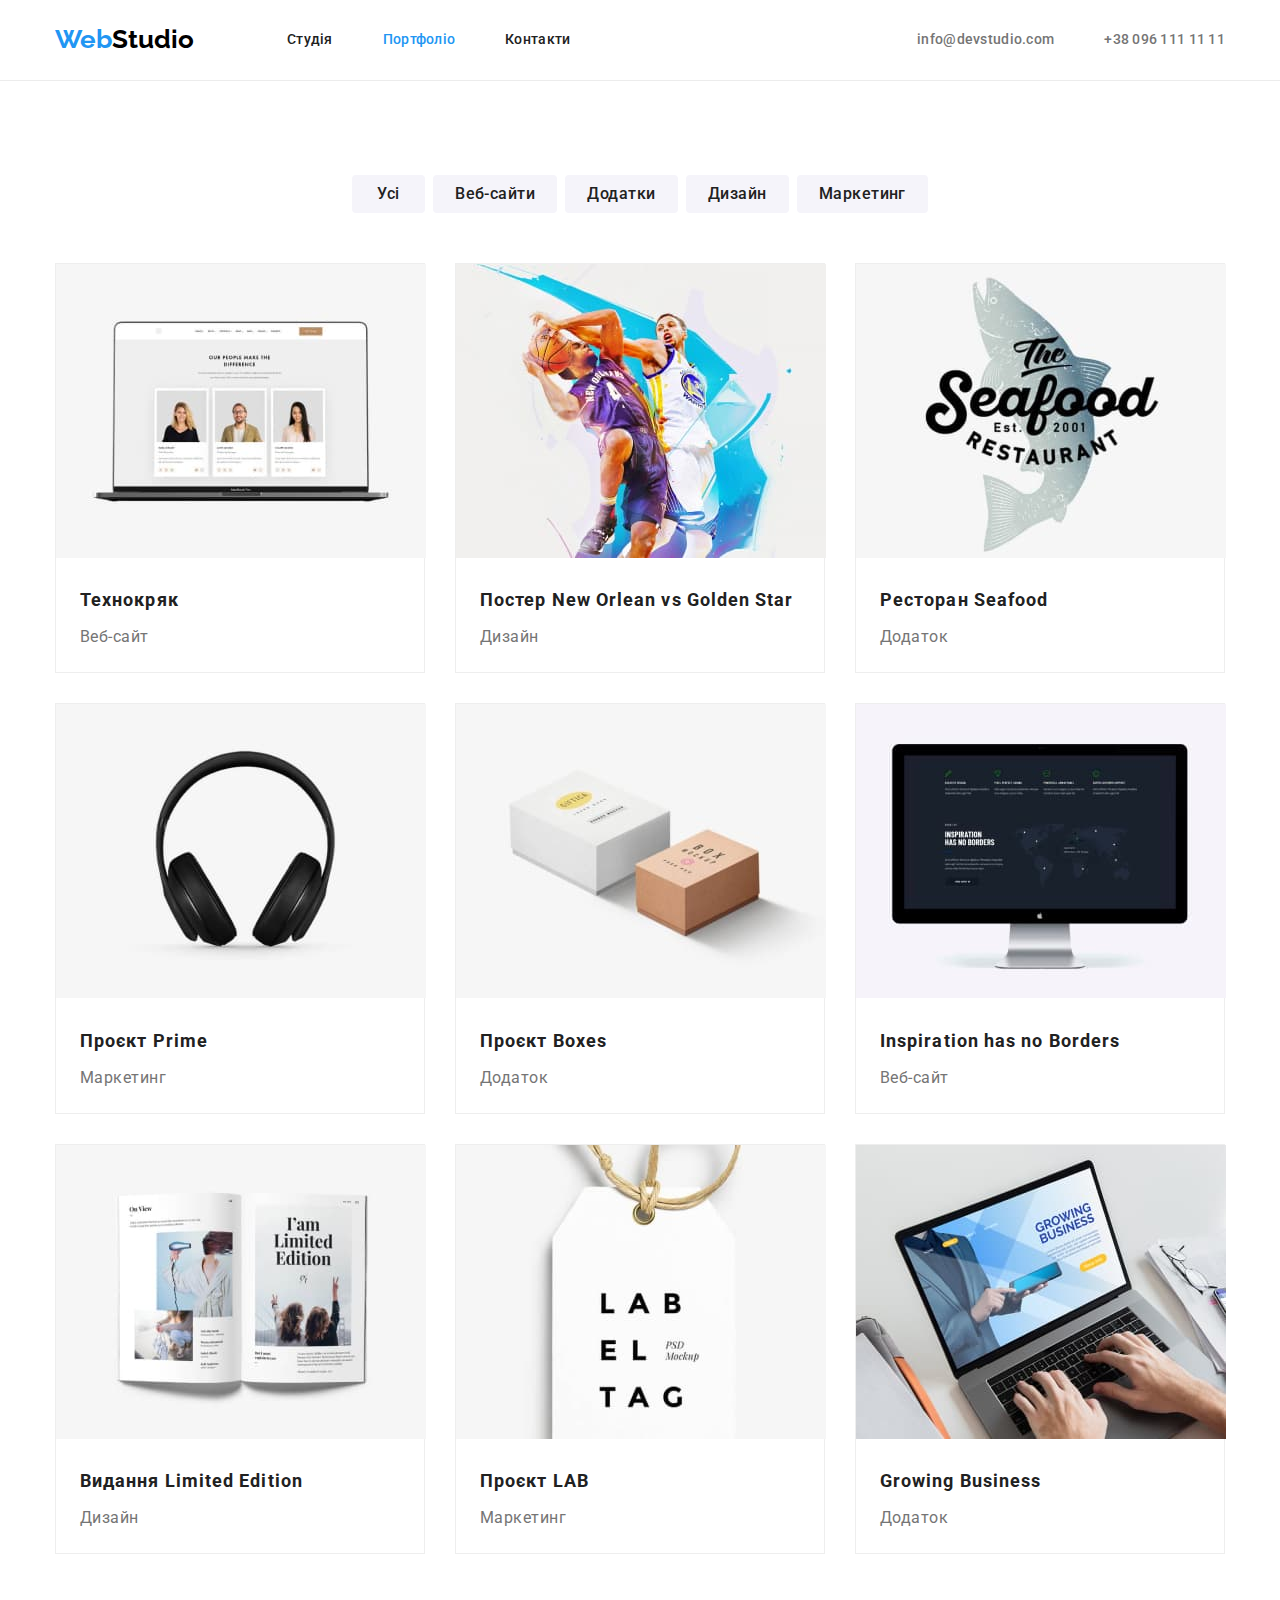
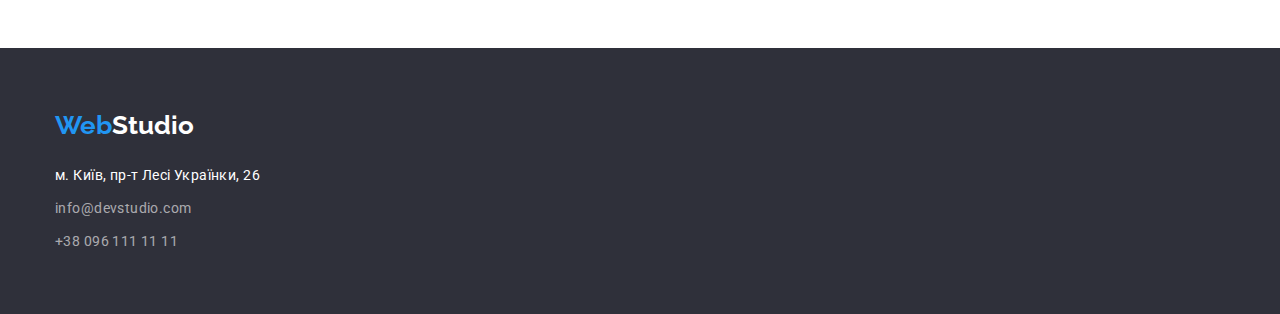
==== portfolio.html @ 4575dc2e "добавляет ресурсы с прошлой версии" ====
<!DOCTYPE html>
<html lang="uk">
  <head>
    <meta charset="UTF-8" />
    <meta http-equiv="X-UA-Compatible" content="IE=edge" />
    <meta name="viewport" content="width=, initial-scale=1.0" />
    <title>WebStudio</title>
    <link
      href="https://fonts.googleapis.com/css2?family=Pacifico&family=Raleway:wght@700&family=Roboto:wght@400;500;700;900&display=swap"
      rel="stylesheet"
    />
    <link rel="stylesheet" href="https://cdnjs.cloudflare.com/ajax/libs/modern-normalize/1.1.0/modern-normalize.min.css">
    <link rel="stylesheet" href="./css/styles.css" />
  </head>
  <body>
    <header class="header">
      <!-- Навигация -->
      <div class="header-container container">
        <nav class="nav-header">
          <a class="logo link" href="./index.html" lang="en"
            ><span>Web</span>Studio</a
          >

          <ul class="nav-site list">
            <li class="nav-items">
              <a class="link" href="./index.html">Студія</a>
            </li>
            <li class="nav-items">
              <a class="link active" href="./portfolio.html">Портфоліо</a>
            </li>
            <li class="nav-items">
              <a class="link" href="">Контакти</a>
            </li>
          </ul>
        </nav>
        <!-- Контактная информация -->
        <ul class="nav-contacts list">
          <li class="contacts-items">
            <a class="link" href="mailto:info@devstudio.com"
              >info@devstudio.com</a
            >
          </li>
          <li class="contacts-items">
            <a class="link" href="tel:+380961111111">+38 096 111 11 11</a>
          </li>
        </ul>
      </div>
    </header>

    <main>
      <!-- галерея портфолио -->
      <section class="portfolio-container section container">
        <h1 class="hide">Портфоліо</h1>
        <!-- фильтр портфолио -->
        <ul class="filter-list list">
          <li class="filter-items">
            <button class="filter-button" type="button">Усі</button>
          </li>
          <li class="filter-items">
            <button class="filter-button" type="button">Веб-сайти</button>
          </li>
          <li class="filter-items">
            <button class="filter-button" type="button">Додатки</button>
          </li>
          <li class="filter-items">
            <button class="filter-button" type="button">Дизайн</button>
          </li>
          <li class="filter-items">
            <button class="filter-button" type="button">Маркетинг</button>
          </li>
        </ul>
        <!-- список примера работ -->
        <ul class="portfolio-list list">
          <li class="portfolio-items">
            <a class="portfolio-element link" href="">
              <img
                src="./images/tehno.jpg"
                alt="комп'ютер з відчиненнім сайтом компанії"
                width="370"
                height="294"
              />
              <div class="portfolio-about">
                <h2 class="portfolio-titel">Технокряк</h2>
                <p class="portfolio-text">Веб-сайт</p>
              </div>
            </a>
          </li>

          <li class="portfolio-items">
            <a class="portfolio-element link" href="">
              <img
                src="./images/new-orlean.jpg"
                alt="два баскетболіста грають з м'ячем"
                width="370"
                height="294"
              />
              <div class="portfolio-about">
                <h2 class="portfolio-titel">
                  Постер New Orlean vs Golden Star
                </h2>
                <p class="portfolio-text">Дизайн</p>
              </div>
            </a>
          </li>

          <li class="portfolio-items">
            <a class="portfolio-element link" href="">
              <img
                src="./images/see-food.jpg"
                alt="логотип компанії у вигляді рибини"
                width="370"
                height="294"
              />
              <div class="portfolio-about">
                <h2 class="portfolio-titel">Ресторан Seafood</h2>
                <p class="portfolio-text">Додаток</p>
              </div>
            </a>
          </li>

          <li class="portfolio-items">
            <a class="portfolio-element link" href="">
              <img
                src="./images/prime.jpg"
                alt="навушники"
                width="370"
                height="294"
              />
              <div class="portfolio-about">
                <h2 class="portfolio-titel">Проєкт Prime</h2>
                <p class="portfolio-text">Маркетинг</p>
              </div>
            </a>
          </li>

          <li class="portfolio-items">
            <a class="portfolio-element link" href="">
              <img
                src="./images/boxes.jpg"
                alt="дві коробки"
                width="370"
                height="294"
              />
              <div class="portfolio-about">
                <h2 class="portfolio-titel">Проєкт Boxes</h2>
                <p class="portfolio-text">Додаток</p>
              </div>
            </a>
          </li>

          <li class="portfolio-items">
            <a class="portfolio-element link" href="">
              <img
                src="./images/inspiration.jpg"
                alt="комп'ютер з відчиненим сайтом"
                width="370"
                height="294"
              />
              <div class="portfolio-about">
                <h2 class="portfolio-titel" lang="en">
                  Inspiration has no Borders
                </h2>
                <p class="portfolio-text">Веб-сайт</p>
              </div>
            </a>
          </li>

          <li class="portfolio-items">
            <a class="link" href="">
              <img
                src="./images/limit-edition.jpg"
                alt="книга"
                width="370"
                height="294"
              />
              <div class="portfolio-about">
                <h2 class="portfolio-titel">Видання Limited Edition</h2>
                <p class="portfolio-text">Дизайн</p>
              </div>
            </a>
          </li>

          <li class="portfolio-items">
            <a class="portfolio-element link" href="">
              <img
                src="./images/lab.jpg"
                alt="бирка"
                width="370"
                height="294"
              />
              <div class="portfolio-about">
                <h2 class="portfolio-titel">Проєкт LAB</h2>
                <p class="portfolio-text">Маркетинг</p>
              </div>
            </a>
          </li>

          <li class="portfolio-items">
            <a class="portfolio-element link" href="">
              <img
                src="./images/growing-business.jpg"
                alt="комп'ютер з відчиненим сайтом"
                width="370"
                height="294"
              />
              <div class="portfolio-about">
                <h2 class="portfolio-titel" lang="en">Growing Business</h2>
                <p class="portfolio-text">Додаток</p>
              </div>
            </a>
          </li>
        </ul>
      </section>
    </main>

    <footer class="footer">
      <div class="footer-container container">
        <!-- logo -->
        <a class="logo link" href="./index.html" lang="en"
          ><span>Web</span>Studio</a
        >
        <!-- Как найти -->
        <address class="footer-address address">
          <ul class="address-list list">
            <li class="address-items">
              <a
                class="link"
                target="_blank"
                rel="noreferrer noopener"
                href="https://goo.gl/maps/oZcnaYU12z9c5pJu7"
                >м. Київ, пр-т Лесі Українки, 26</a
              >
            </li>

            <li class="address-items">
              <a class="address-contact link" href="mailto:info@devstudio.com"
                >info@devstudio.com</a
              >
            </li>

            <li class="address-items">
              <a class="address-contact link" href="tel:+380961111111"
                >+38 096 111 11 11</a
              >
            </li>
          </ul>
        </address>
      </div>
    </footer>
  </body>
</html>
---- css/styles.css ----
/* Шрифты
font-family: 'Pacifico', cursive;
font-family: 'Raleway', sans-serif;
font-family: 'Roboto', sans-serif;
 */
:root {
    --brend-color: #2196F3;
    --white-color: #ffffff;
    --text-title-color: #212121;
    --text-main-color: #757575;
    --background-main-color: #F5F5F5;
    --background-secondary-color: #F5F4FA;
    --background-footer-color: #2F303A;
    --footer-text-color: #FFFFFF;
}
*,
*::before,
*::after {
    box-sizing: border-box;
}
body {
    background-color: var(--white-color);
    color: var(--text-main-color);

    font-family: 'Roboto', sans-serif;
}
ul {
    margin: 0;
    padding: 0;
}
h1,
h2,
h3,
h4,
h5,
h6 {
    margin: 0;
}
p {
    margin: 0;
}
.list {
    list-style: none;
}
.link {
    text-decoration: none;
    color: inherit;
}
.hide {
    position: absolute;
    width: 1px;
    height: 1px;
    margin: -1px;
    padding: 0;
    overflow: hidden;
    border: 0;
    clip: rect(0 0 0 0);
}
.button {
    padding: 10px 32px;
    color: #ffffff;
    background-color: var(--brend-color);
    border-radius: 4px;
    border: none;

    font-family: 'Roboto';
    font-weight: 700;
    font-size: 16px;
    line-height: 1.88;

}
.button:hover,
.button:focus {
    color: var(--brend-color);
    background-color: #ffffff;
}
.title {
    color: var(--text-title-color);
    font-family: 'Roboto', sans-serif;
    font-weight: 700;
    font-size: 36px;
    line-height: 1.16;
    text-align: center;
    letter-spacing: 0.03em;
}
.address {
    font-style: normal;
    
}
.container {
    width: 1200px;
    margin: 0 auto;
    padding-left: 15px;
    padding-right: 15px;
}
.section {
    padding-top: 94px;
    padding-bottom: 94px;
}

/* --Индивидуальные классы-- */

/* -header- */
.header {
    border-bottom: 1px solid #ECECEC;

}
.header-container {
    display: flex;
    align-items: center;
}
/* logo */
.logo {
    color: #000000;

    font-family: 'Raleway', sans-serif;
    font-weight: 700;
    font-size: 26px;
    line-height: 1.38;
}
.logo span {
    color: var(--brend-color);
}

/* Навигация сайта и контакты*/
header {
    background-color: #FFFFFF;
    line-height: 1.14;
    
}
.nav-header {
    display: flex;
    align-items: center;
}
.nav-site {
    display: flex;
    align-items: center;
    margin-left: 93px;
}
.nav-items > .link,
.contacts-items > .link {
    display: block;
    padding-top: 32px;
    padding-bottom: 32px;
}
.nav-items + .nav-items{
    margin-left: 50px;
}
.nav-site .link,
.nav-contacts .link {
    color: var(--text-title-color);

    font-weight: 500;
    font-size: 14px;
    letter-spacing: 0.02em;
}
.nav-site .link:hover,
.nav-site .link:focus,
.nav-contacts .link:hover,
.nav-contacts .link:focus  {
    color: var(--brend-color);
}
.nav-contacts {
    display: flex;
    align-items: center;
    margin-left: auto;
}
.contacts-items + .contacts-items {
    margin-left: 50px;
}
.nav-contacts .link {
    color: var(--text-main-color)
}
.nav-site .active {
    color: var(--brend-color);
}

/* -main- */
/* Герой */
.hero {
    display: flex;
    flex-direction: column;
    justify-content: center;
    align-items: center;
    padding-top: 200px;
    padding-bottom: 200px;
    
    background-color: #2F303A;
}
.hero-title {
    margin-bottom: 30px;
    color: #ffffff;

    font-family: 'Roboto', sans-serif;
    font-weight: 900;
    font-size: 44px;
    line-height: 1.36;
    text-align: center;
    letter-spacing: 0.06em;
    text-transform: uppercase;
}
/* Достоинства */
.dignity.list {
    display: flex;
}
.dignity-items {
    width: calc((1170px - (30px*3))/4);
}
.dignity-items + .dignity-items {
    margin-left: 30px;
}
.dignity-title {
    margin-bottom: 10px;

    color: var(--text-title-color);
    font-weight: 700;
    font-size: 14px;
    line-height: 1.14;
    letter-spacing: 0.03em;
    text-transform: uppercase;
}
.dignity-text {
    font-size: 14px;
    line-height: 1.71;
    letter-spacing: 0.03em;
}
/* Наша работа */
.ourwork-container {
    padding-bottom: 94px;
}
.ourwork-container > .title {
    margin-bottom: 50px;
}
.ourwork-list {
    display: flex;
    justify-content: space-between;
}
/* Наша команда */
.ourteam {
    background-color: var(--background-secondary-color);
}
.ourteam-title {
    margin-bottom: 50px;
}
.ourteam-list {
    display: flex;
    justify-content: space-between;
}
.team-items {
    background-color: var(--white-color);
    border-radius: 0px 0px 4px 4px;
}
.team-about {
    padding-top: 30px;
    padding-bottom: 30px;
}
.team-name {
    color: var(--text-title-color);
    font-weight: 500;
    font-size: 16px;
    line-height: 1.19;
    text-align: center;
    letter-spacing: 0.03em;
}
.team-profession {
    margin-top: 10px;

    font-size: 16px;
    line-height: 1.19;
    text-align: center;
    letter-spacing: 0.03em;
}

/* -footer- */
.footer {
    color: var(--footer-text-color);
    background-color: var(--background-footer-color);
}
.footer-container {
    padding-top: 60px;
    padding-bottom: 60px;
}
.footer .logo {
    color: var(--footer-text-color);
}
.footer-address {
    margin-top: 20px;
}
.address-items + .address-items {
    margin-top: 9px;
}
.address-list {
    font-family: 'Roboto', sans-serif;
    font-size: 14px;
    line-height: 1.71;
    letter-spacing: 0.03em;
}
.address-contact {
    color: rgba(255, 255, 255, 0.6);
}

/* -- Портфолио html -- */

/* фильтр портфолио */
.filter-list {
    display: flex;
    justify-content: center;
    margin-bottom: 50px;
}
.filter-button {
    min-width: 73px;
    padding-top: 6px;
    padding-right: 22px;
    padding-bottom: 6px;
    padding-left: 22px;
    border: none;
    border-radius: 4px;

    color: var(--text-title-color);
    background-color: var(--background-secondary-color);

    font-family: 'Roboto', sans-serif;
    font-weight: 500;
    font-size: 16px;
    line-height: 1.62;
    text-align: center;
    letter-spacing: 0.03em;
}
.filter-items + .filter-items {
    margin-left: 8px;
}
.filter-button:hover,
.filter-button:focus {
    color: var(--white-color);
    background-color: var(--brend-color);
}
/* список примера работ */
.portfolio-list {
    display: flex;
    flex-wrap: wrap;
    margin: -15px;
}
.portfolio-items {
    width: calc((1170px - (30px*2))/3);
    margin: 15px;
    border: 1px solid #EEEEEE;
}
.portfolio-about {
    padding: 20px 24px;
}
.portfolio-titel {
    color: var(--text-title-color);
    font-weight: 700;
    font-size: 18px;
    line-height: 2;
    letter-spacing: 0.06em;
}
.portfolio-text {
    margin-top: 4px;

    font-size: 16px;
    line-height: 1.88;
    letter-spacing: 0.03em;
}
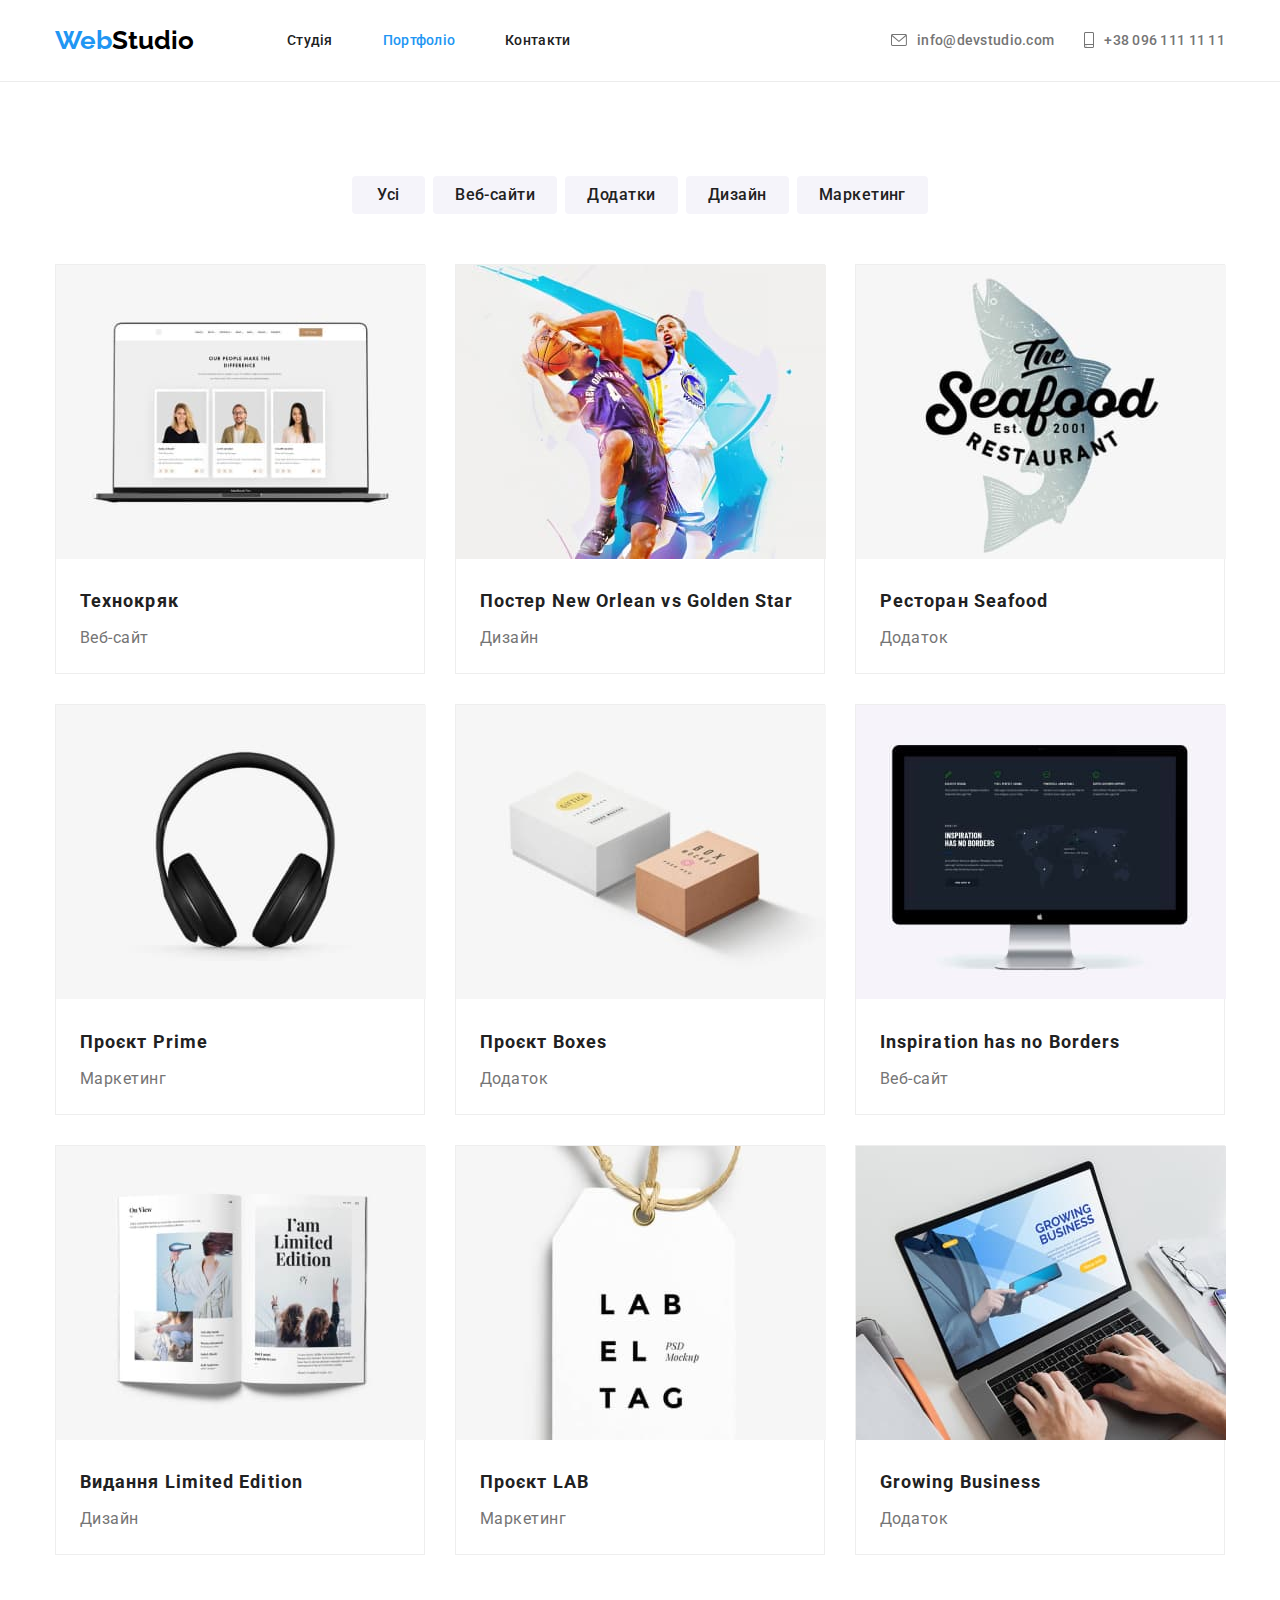
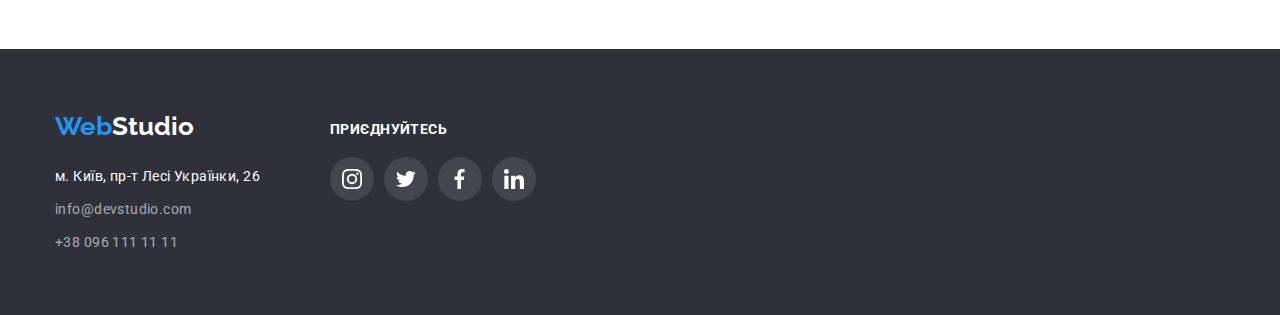
==== commit 903a5448: "добавляет иконки и декоративные эффекты" ====
--- a/portfolio.html
+++ b/portfolio.html
@@ -36,12 +36,17 @@
         <!-- Контактная информация -->
         <ul class="nav-contacts list">
           <li class="contacts-items">
-            <a class="link" href="mailto:info@devstudio.com"
-              >info@devstudio.com</a
+            <a class="link" href="mailto:info@devstudio.com">
+              <svg class="contacts-icon" width="16" height="16">
+                <use href="./images/symbol-defs.svg#icon-envelope"></use>
+              </svg><span>info@devstudio.com</span></a
             >
           </li>
           <li class="contacts-items">
-            <a class="link" href="tel:+380961111111">+38 096 111 11 11</a>
+            <a class="link" href="tel:+380961111111">
+              <svg class="contacts-icon" width="10" height="16">
+              <use href="./images/symbol-defs.svg#icon-smartphone"></use>
+            </svg><span>+38 096 111 11 11</span></a>
           </li>
         </ul>
       </div>
@@ -215,36 +220,76 @@
 
     <footer class="footer">
       <div class="footer-container container">
-        <!-- logo -->
-        <a class="logo link" href="./index.html" lang="en"
-          ><span>Web</span>Studio</a
-        >
-        <!-- Как найти -->
-        <address class="footer-address address">
-          <ul class="address-list list">
-            <li class="address-items">
-              <a
-                class="link"
-                target="_blank"
-                rel="noreferrer noopener"
-                href="https://goo.gl/maps/oZcnaYU12z9c5pJu7"
-                >м. Київ, пр-т Лесі Українки, 26</a
-              >
-            </li>
-
-            <li class="address-items">
-              <a class="address-contact link" href="mailto:info@devstudio.com"
-                >info@devstudio.com</a
-              >
-            </li>
-
-            <li class="address-items">
-              <a class="address-contact link" href="tel:+380961111111"
-                >+38 096 111 11 11</a
-              >
+        <div class="footer-items">
+          <!-- logo -->
+          <a class="logo link" href="./index.html" lang="en">
+            <span>Web</span>Studio</a>
+          <!-- Как найти -->
+          <address class="footer-address address">
+            <ul class="address-list list">
+              <li class="address-items">
+                <a
+                  class="link"
+                  target="_blank"
+                  rel="noreferrer noopener"
+                  href="https://goo.gl/maps/oZcnaYU12z9c5pJu7"
+                  >м. Київ, пр-т Лесі Українки, 26</a
+                >
+              </li>
+
+              <li class="address-items">
+                <a class="address-contact link" href="mailto:info@devstudio.com"
+                  >info@devstudio.com</a
+                >
+              </li>
+
+              <li class="address-items">
+                <a class="address-contact link" href="tel:+380961111111"
+                  >+38 096 111 11 11</a
+                >
+              </li>
+            </ul>
+          </address>
+        </div>
+        <div class="footer-items">
+          <h2 class="footer-title">приєднуйтесь</h2>
+
+          <ul class="social-list list">
+
+            <li class="social-items">
+              <a href="" class="footer-soclink link-social link" target="_blank"
+              rel="noreferrer noopener">
+                <svg class="footer-socicon social-icon" width="44" height="44">
+                  <use href="./images/symbol-defs.svg#icon-instagram"></use>
+                </svg>
+              </a>
+            </li>
+            <li class="social-items">
+              <a href="" class="footer-soclink link-social link" target="_blank"
+              rel="noreferrer noopener">
+                <svg class="footer-socicon social-icon" width="44" height="44">
+                  <use href="./images/symbol-defs.svg#icon-Twitter"></use>
+                </svg>
+              </a>
+            </li>
+            <li class="social-items">
+              <a href="" class="footer-soclink link-social link" target="_blank"
+              rel="noreferrer noopener">
+                <svg class="footer-socicon social-icon" width="44" height="44">
+                  <use href="./images/symbol-defs.svg#icon-facebook"></use>
+                </svg>
+              </a>
+            </li>
+            <li class="social-items">
+              <a href="" class="footer-soclink link-social link" target="_blank"
+              rel="noreferrer noopener">
+                <svg class="footer-socicon social-icon" width="44" height="44">
+                  <use href="./images/symbol-defs.svg#icon-linkedin"></use>
+                </svg>
+              </a>
             </li>
           </ul>
-        </address>
+        </div>
       </div>
     </footer>
   </body>
--- a/css/styles.css
+++ b/css/styles.css
@@ -12,6 +12,7 @@
     --background-secondary-color: #F5F4FA;
     --background-footer-color: #2F303A;
     --footer-text-color: #FFFFFF;
+    --social-icon-color: #AFB1B8;
 }
 *,
 *::before,
@@ -43,6 +44,7 @@
     list-style: none;
 }
 .link {
+    display: block;
     text-decoration: none;
     color: inherit;
 }
@@ -69,6 +71,21 @@
     line-height: 1.88;
 
 }
+/* Список иконок соц. сетей */
+.social-list {
+    display: flex;
+    justify-content: space-between;
+}
+.link-social {
+    width: 44px;
+    height: 44px;
+    border-radius: 50%;
+}
+.social-icon {
+    padding: 12px;
+}
+/* ------- */
+
 .button:hover,
 .button:focus {
     color: var(--brend-color);
@@ -166,7 +183,7 @@
     margin-left: auto;
 }
 .contacts-items + .contacts-items {
-    margin-left: 50px;
+    margin-left: 30px;
 }
 .nav-contacts .link {
     color: var(--text-main-color)
@@ -174,7 +191,11 @@
 .nav-site .active {
     color: var(--brend-color);
 }
-
+.contacts-icon {
+    vertical-align: text-bottom;
+    margin-right: 10px;
+    fill: currentColor;
+}
 /* -main- */
 /* Герой */
 .hero {
@@ -182,10 +203,16 @@
     flex-direction: column;
     justify-content: center;
     align-items: center;
+
+    max-width: 1600px;
+    margin: 0 auto;
     padding-top: 200px;
     padding-bottom: 200px;
     
     background-color: #2F303A;
+    background-image:  linear-gradient(rgba(47, 48, 58, 0.4),rgba(47, 48, 58, 0.4)), url(../images/bg-hero.jpg);
+    background-repeat: no-repeat;
+    background-position: center;
 }
 .hero-title {
     margin-bottom: 30px;
@@ -209,6 +236,13 @@
 .dignity-items + .dignity-items {
     margin-left: 30px;
 }
+.dignity-icons {
+    border-radius: 4px;
+    padding: 25px 100px;
+    margin-bottom: 30px;
+
+    background-color: var(--background-secondary-color);
+}
 .dignity-title {
     margin-bottom: 10px;
 
@@ -249,12 +283,15 @@
 .team-items {
     background-color: var(--white-color);
     border-radius: 0px 0px 4px 4px;
+    box-shadow: 0px 1px 3px rgba(0, 0, 0, 0.12), 0px 1px 1px rgba(0, 0, 0, 0.14), 0px 2px 1px rgba(0, 0, 0, 0.2);
 }
 .team-about {
     padding-top: 30px;
     padding-bottom: 30px;
 }
 .team-name {
+    margin-bottom: 10px;
+
     color: var(--text-title-color);
     font-weight: 500;
     font-size: 16px;
@@ -263,12 +300,58 @@
     letter-spacing: 0.03em;
 }
 .team-profession {
-    margin-top: 10px;
+    margin-bottom: 16px;
 
     font-size: 16px;
     line-height: 1.19;
     text-align: center;
     letter-spacing: 0.03em;
+}
+.team-social {
+    display: flex;
+    justify-content: space-between;
+    padding-left: 32px;
+    padding-right: 32px;
+}
+.team-icon {
+    fill: var(--social-icon-color);
+}
+.team-link:hover .team-icon,
+.team-link:focus .team-icon  {
+    fill: var(--white-color);
+}
+.team-link:hover,
+.team-link:focus {
+    background-color: var(--brend-color);
+}
+
+/* Постоянные клиенты */
+.clients {
+
+}
+.clients-title {
+    margin-bottom: 50px;
+}
+.clients-list {
+    display: flex;
+    justify-content: space-between;
+}
+.clients-link {
+    border: 1px solid var(--social-icon-color);
+    border-radius: 4px;
+}
+.clients-link:hover,
+.clients-link:focus {
+    border-color: var(--brend-color);
+}
+.clients-icon {
+    display: block;
+    padding: 16px 32px;
+    fill: var(--social-icon-color)
+}
+.clients-icon:hover,
+.clients-icon:focus {
+    fill: var(--brend-color);
 }
 
 /* -footer- */
@@ -277,6 +360,7 @@
     background-color: var(--background-footer-color);
 }
 .footer-container {
+    display: flex;
     padding-top: 60px;
     padding-bottom: 60px;
 }
@@ -298,6 +382,37 @@
 .address-contact {
     color: rgba(255, 255, 255, 0.6);
 }
+.footer-items + .footer-items {
+    margin-left: 70px;
+}
+.footer-items:nth-child(2) {
+    width: 206px;
+    padding-top: 12px;
+}
+.footer-title {
+    margin-bottom: 20px;
+
+    font-family: 'Roboto', sans-serif;
+    font-weight: 700;
+    font-size: 14px;
+    line-height: calc(16/14);
+    letter-spacing: 0.03em;
+    text-transform: uppercase;
+
+    color: #FFFFFF;
+}
+.footer-soclink {
+    border-radius: 50%;
+    background-color: rgba(255, 255, 255, 0.1);
+}
+.footer-soclink:hover,
+.footer-soclink:focus {
+    background-color: var(--brend-color);
+}
+.footer-socicon {
+    fill: var(--white-color);
+}
+
 
 /* -- Портфолио html -- */
 
@@ -329,10 +444,12 @@
 .filter-items + .filter-items {
     margin-left: 8px;
 }
+
 .filter-button:hover,
 .filter-button:focus {
     color: var(--white-color);
     background-color: var(--brend-color);
+    box-shadow: 0px 3px 1px rgba(0, 0, 0, 0.1), 0px 1px 2px rgba(0, 0, 0, 0.08), 0px 2px 2px rgba(0, 0, 0, 0.12);
 }
 /* список примера работ */
 .portfolio-list {
@@ -345,6 +462,10 @@
     margin: 15px;
     border: 1px solid #EEEEEE;
 }
+.portfolio-element:hover,
+.portfolio-element:focus {
+    box-shadow: 0px 1px 1px rgba(0, 0, 0, 0.12), 0px 4px 4px rgba(0, 0, 0, 0.06), 1px 4px 6px rgba(0, 0, 0, 0.16);
+}
 .portfolio-about {
     padding: 20px 24px;
 }
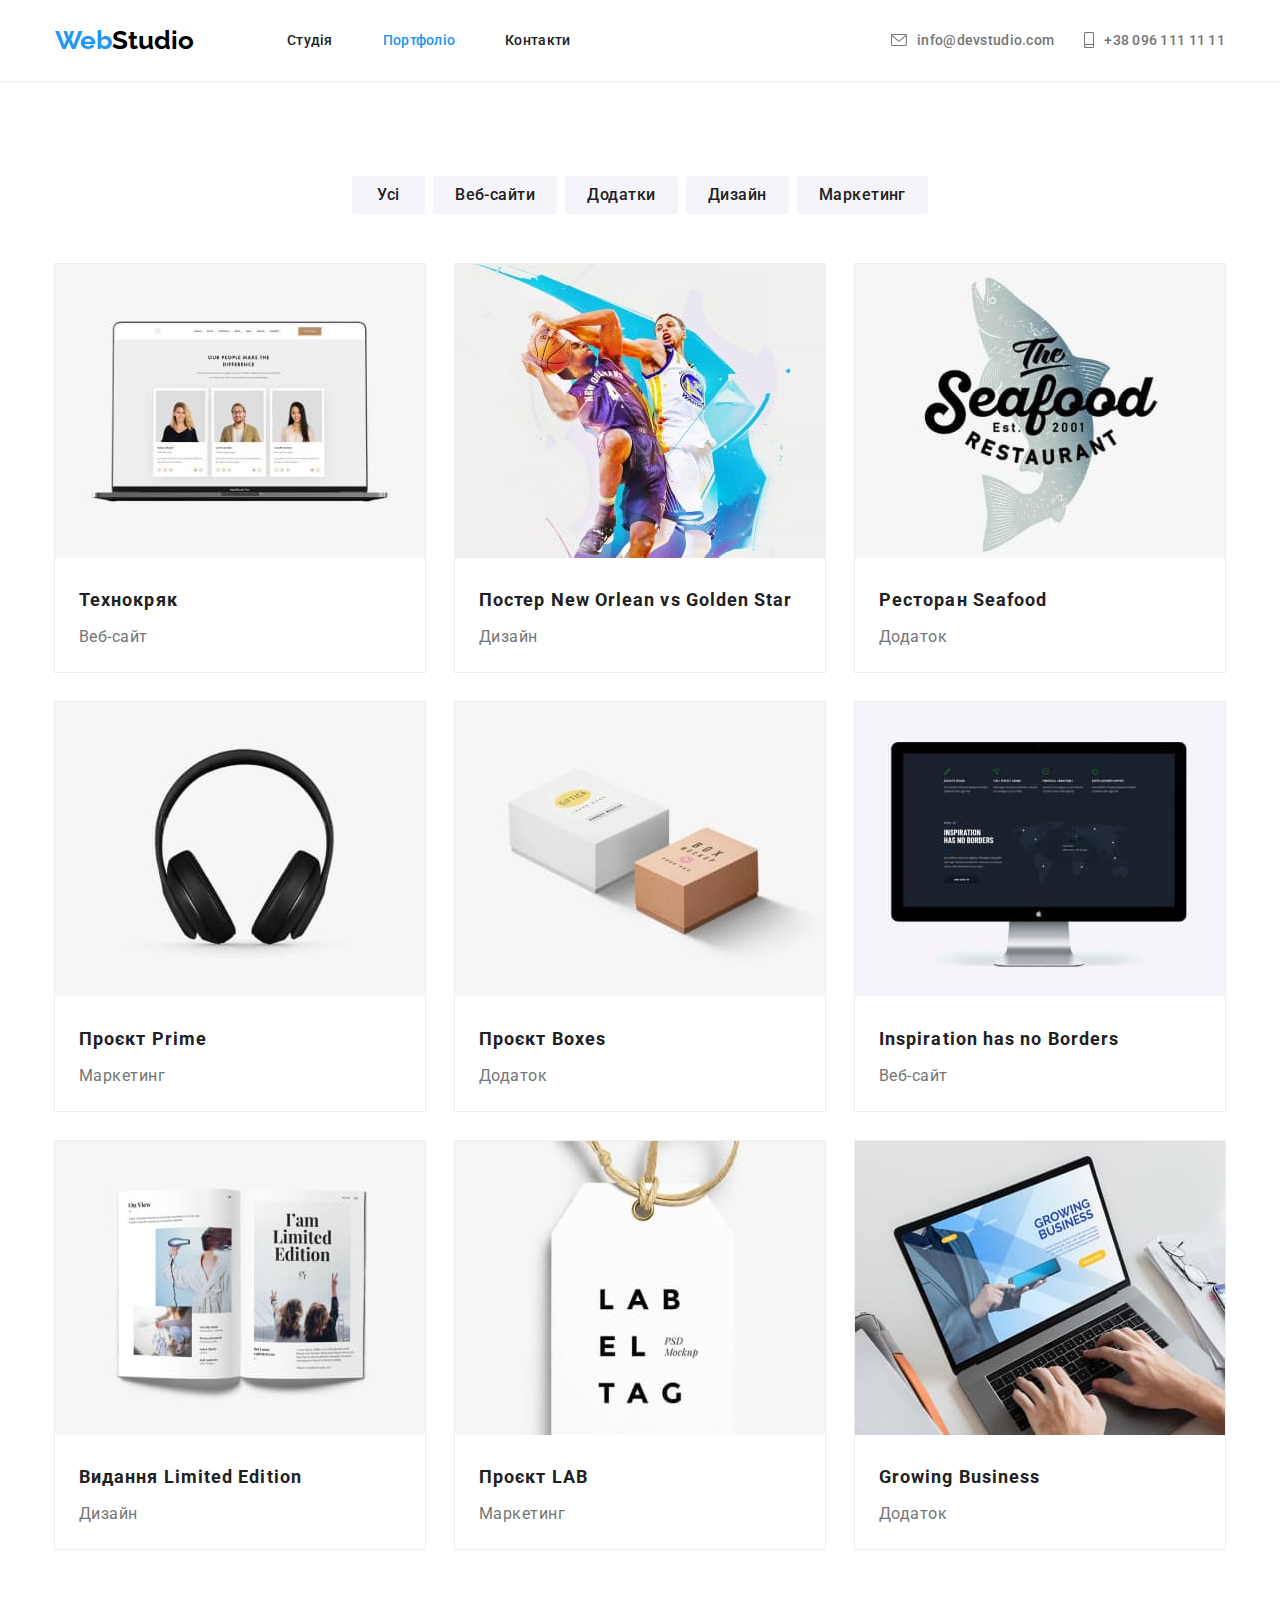
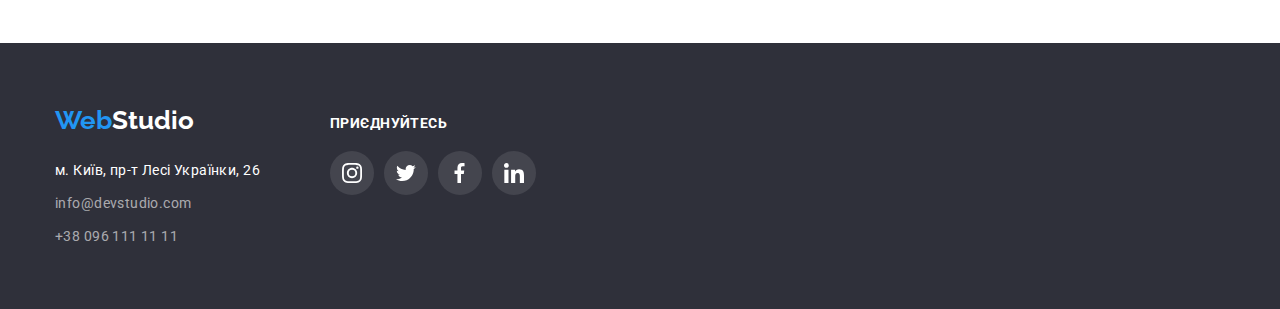
==== commit b3545f88: "исправляет тень в портфолио items" ====
--- a/portfolio.html
+++ b/portfolio.html
@@ -171,7 +171,7 @@
           </li>
 
           <li class="portfolio-items">
-            <a class="link" href="">
+            <a class="portfolio-element link" href="">
               <img
                 src="./images/limit-edition.jpg"
                 alt="книга"
--- a/css/styles.css
+++ b/css/styles.css
@@ -460,7 +460,7 @@
 .portfolio-items {
     width: calc((1170px - (30px*2))/3);
     margin: 15px;
-    border: 1px solid #EEEEEE;
+    outline: 1px solid #EEEEEE;
 }
 .portfolio-element:hover,
 .portfolio-element:focus {
